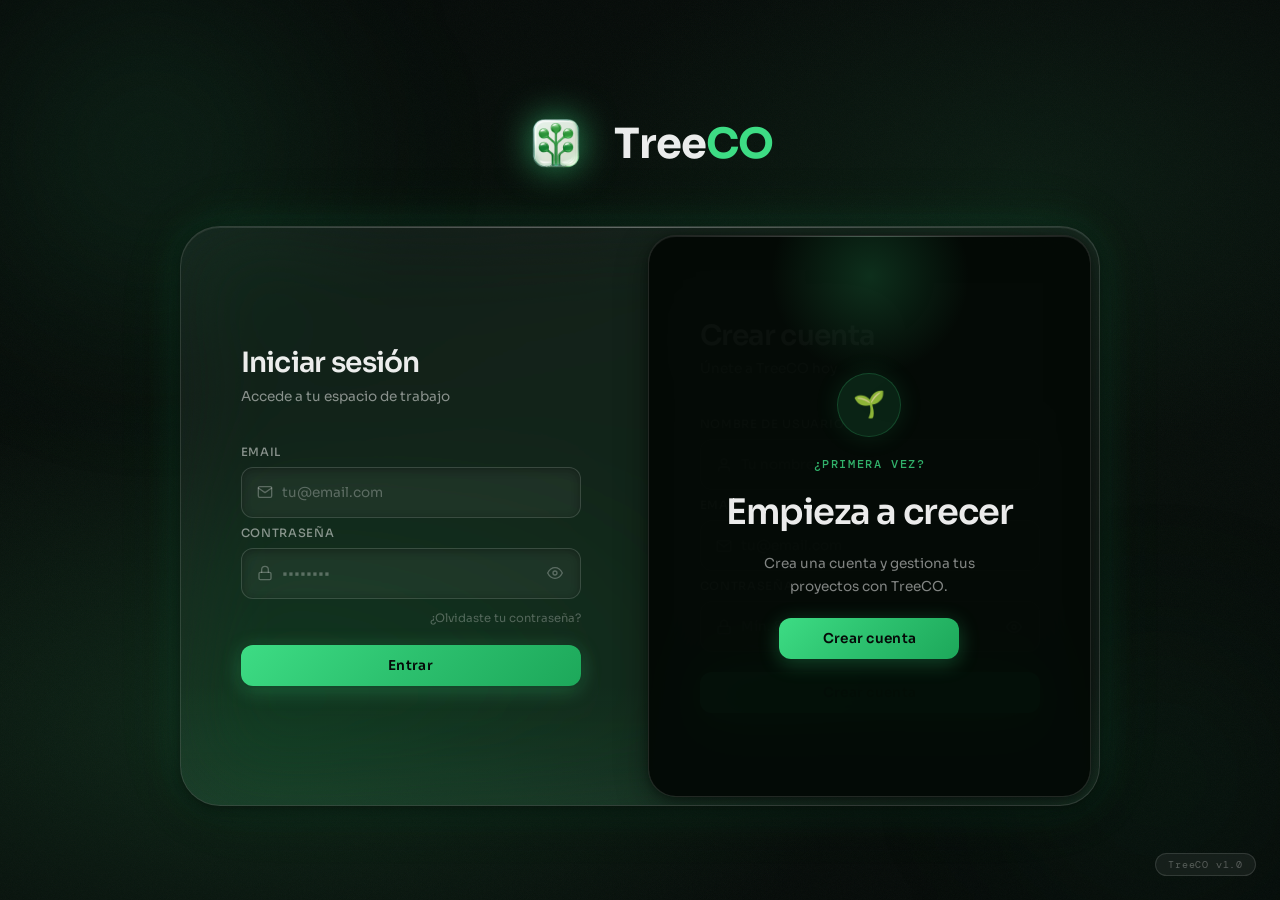
==== frontend/index.html @ b1a80fe7 "feat(auth): design login/register UI and fix CORS config" ====
<!DOCTYPE html>
<html lang="es">
<head>
  <meta charset="UTF-8" />
  <meta name="viewport" content="width=device-width, initial-scale=1.0" />
  <title>TreeCO — Autenticación</title>

  <!-- Favicon -->
  <link rel="icon" type="image/png" href="assets/img/favicon/TreeCO.png" />
  <link rel="apple-touch-icon" href="assets/img/favicon/TreeCO.png" />

  <!-- Styles -->
  <link rel="stylesheet" href="css/root.css" />
  <link rel="stylesheet" href="css/style.css" />
</head>
<body>

  <!-- ── Background Scene ─────────────────────── -->
  <div class="bg-scene" aria-hidden="true">
    <div class="bg-gradient"></div>
    <div class="bg-noise"></div>
    <div class="orb orb-1"></div>
    <div class="orb orb-2"></div>
    <div class="orb orb-3"></div>
  </div>

  <!-- ── Auth Container ───────────────────────── -->
  <main class="auth-container">

    <!-- Logo -->
    <div class="logo-wrap" role="banner">
      <img src="assets/img/favicon/TreeCO.png" alt="TreeCO logo" class="logo-img" width="40" height="40" />
      <span class="logo-name">Tree<span>CO</span></span>
    </div>

    <!-- Mobile Tabs (hidden on desktop) -->
    <div class="mobile-toggle" role="tablist" aria-label="Modo de acceso">
      <button class="mobile-tab active" data-mode="login"    role="tab" aria-selected="true">Entrar</button>
      <button class="mobile-tab"        data-mode="register" role="tab" aria-selected="false">Registrarse</button>
    </div>

    <!-- Glass Card -->
    <div class="auth-card" role="region" aria-label="Formulario de autenticación">

      <div class="panels-wrapper" id="panels-wrapper">

        <!-- ══ PANEL: LOGIN ════════════════════════ -->
        <section class="panel" id="panel-login" aria-label="Iniciar sesión">
          <div class="form-content">

            <div class="form-header">
              <h1 class="form-title">Iniciar sesión</h1>
              <p class="form-subtitle">Accede a tu espacio de trabajo</p>
            </div>

            <!-- Error Banner -->
            <div class="error-banner" id="login-error" role="alert" aria-live="polite">
              <svg width="14" height="14" viewBox="0 0 24 24" fill="none" stroke="currentColor" stroke-width="2" stroke-linecap="round" stroke-linejoin="round" aria-hidden="true">
                <circle cx="12" cy="12" r="10"></circle>
                <line x1="12" y1="8" x2="12" y2="12"></line>
                <line x1="12" y1="16" x2="12.01" y2="16"></line>
              </svg>
              <span class="banner-text"></span>
            </div>

            <form id="form-login" novalidate autocomplete="on">

              <!-- Email -->
              <div class="input-group">
                <label class="input-label" for="login-email">Email</label>
                <div class="input-wrap">
                  <span class="input-icon" aria-hidden="true">
                    <svg width="16" height="16" viewBox="0 0 24 24" fill="none" stroke="currentColor" stroke-width="2" stroke-linecap="round" stroke-linejoin="round">
                      <path d="M4 4h16c1.1 0 2 .9 2 2v12c0 1.1-.9 2-2 2H4c-1.1 0-2-.9-2-2V6c0-1.1.9-2 2-2z"></path>
                      <polyline points="22,6 12,13 2,6"></polyline>
                    </svg>
                  </span>
                  <input
                    type="email"
                    id="login-email"
                    name="email"
                    class="input-field"
                    placeholder="tu@email.com"
                    autocomplete="email"
                    aria-required="true"
                    aria-describedby="login-email-error"
                  />
                </div>
                <span class="field-error" id="login-email-error" role="alert"></span>
              </div>

              <!-- Password -->
              <div class="input-group">
                <label class="input-label" for="login-password">Contraseña</label>
                <div class="input-wrap">
                  <span class="input-icon" aria-hidden="true">
                    <svg width="16" height="16" viewBox="0 0 24 24" fill="none" stroke="currentColor" stroke-width="2" stroke-linecap="round" stroke-linejoin="round">
                      <rect x="3" y="11" width="18" height="11" rx="2" ry="2"></rect>
                      <path d="M7 11V7a5 5 0 0 1 10 0v4"></path>
                    </svg>
                  </span>
                  <input
                    type="password"
                    id="login-password"
                    name="password"
                    class="input-field"
                    placeholder="••••••••"
                    autocomplete="current-password"
                    aria-required="true"
                    aria-describedby="login-password-error"
                  />
                  <button type="button" class="btn-toggle-pass" data-target="login-password" aria-label="Mostrar/ocultar contraseña">
                    <svg width="16" height="16" viewBox="0 0 24 24" fill="none" stroke="currentColor" stroke-width="2" stroke-linecap="round" stroke-linejoin="round">
                      <path d="M1 12s4-8 11-8 11 8 11 8-4 8-11 8-11-8-11-8z"></path>
                      <circle cx="12" cy="12" r="3"></circle>
                    </svg>
                  </button>
                </div>
                <span class="field-error" id="login-password-error" role="alert"></span>
              </div>

              <a href="#" class="link-forgot">¿Olvidaste tu contraseña?</a>

              <button type="submit" class="btn-submit" id="btn-login-submit">
                <div class="btn-spinner" aria-hidden="true"></div>
                <span class="btn-label">Entrar</span>
              </button>

            </form>

          </div>
        </section>

        <!-- ══ PANEL: REGISTER ═════════════════════ -->
        <section class="panel" id="panel-register" aria-label="Crear cuenta">
          <div class="form-content">

            <div class="form-header">
              <h2 class="form-title">Crear cuenta</h2>
              <p class="form-subtitle">Únete a TreeCO hoy</p>
            </div>

            <!-- Error Banner -->
            <div class="error-banner" id="register-error" role="alert" aria-live="polite">
              <svg width="14" height="14" viewBox="0 0 24 24" fill="none" stroke="currentColor" stroke-width="2" stroke-linecap="round" stroke-linejoin="round" aria-hidden="true">
                <circle cx="12" cy="12" r="10"></circle>
                <line x1="12" y1="8" x2="12" y2="12"></line>
                <line x1="12" y1="16" x2="12.01" y2="16"></line>
              </svg>
              <span class="banner-text"></span>
            </div>

            <form id="form-register" novalidate autocomplete="on">

              <!-- Username -->
              <div class="input-group">
                <label class="input-label" for="register-username">Nombre de usuario</label>
                <div class="input-wrap">
                  <span class="input-icon" aria-hidden="true">
                    <svg width="16" height="16" viewBox="0 0 24 24" fill="none" stroke="currentColor" stroke-width="2" stroke-linecap="round" stroke-linejoin="round">
                      <path d="M20 21v-2a4 4 0 0 0-4-4H8a4 4 0 0 0-4 4v2"></path>
                      <circle cx="12" cy="7" r="4"></circle>
                    </svg>
                  </span>
                  <input
                    type="text"
                    id="register-username"
                    name="username"
                    class="input-field"
                    placeholder="Tu nombre"
                    autocomplete="username"
                    aria-required="true"
                    aria-describedby="register-username-error"
                  />
                </div>
                <span class="field-error" id="register-username-error" role="alert"></span>
              </div>

              <!-- Email -->
              <div class="input-group">
                <label class="input-label" for="register-email">Email</label>
                <div class="input-wrap">
                  <span class="input-icon" aria-hidden="true">
                    <svg width="16" height="16" viewBox="0 0 24 24" fill="none" stroke="currentColor" stroke-width="2" stroke-linecap="round" stroke-linejoin="round">
                      <path d="M4 4h16c1.1 0 2 .9 2 2v12c0 1.1-.9 2-2 2H4c-1.1 0-2-.9-2-2V6c0-1.1.9-2 2-2z"></path>
                      <polyline points="22,6 12,13 2,6"></polyline>
                    </svg>
                  </span>
                  <input
                    type="email"
                    id="register-email"
                    name="email"
                    class="input-field"
                    placeholder="tu@email.com"
                    autocomplete="email"
                    aria-required="true"
                    aria-describedby="register-email-error"
                  />
                </div>
                <span class="field-error" id="register-email-error" role="alert"></span>
              </div>

              <!-- Password -->
              <div class="input-group">
                <label class="input-label" for="register-password">Contraseña</label>
                <div class="input-wrap">
                  <span class="input-icon" aria-hidden="true">
                    <svg width="16" height="16" viewBox="0 0 24 24" fill="none" stroke="currentColor" stroke-width="2" stroke-linecap="round" stroke-linejoin="round">
                      <rect x="3" y="11" width="18" height="11" rx="2" ry="2"></rect>
                      <path d="M7 11V7a5 5 0 0 1 10 0v4"></path>
                    </svg>
                  </span>
                  <input
                    type="password"
                    id="register-password"
                    name="password"
                    class="input-field"
                    placeholder="Mín. 8 caracteres"
                    autocomplete="new-password"
                    aria-required="true"
                    aria-describedby="register-password-error"
                  />
                  <button type="button" class="btn-toggle-pass" data-target="register-password" aria-label="Mostrar/ocultar contraseña">
                    <svg width="16" height="16" viewBox="0 0 24 24" fill="none" stroke="currentColor" stroke-width="2" stroke-linecap="round" stroke-linejoin="round">
                      <path d="M1 12s4-8 11-8 11 8 11 8-4 8-11 8-11-8-11-8z"></path>
                      <circle cx="12" cy="12" r="3"></circle>
                    </svg>
                  </button>
                </div>
                <span class="field-error" id="register-password-error" role="alert"></span>
              </div>

              <button type="submit" class="btn-submit" id="btn-register-submit">
                <div class="btn-spinner" aria-hidden="true"></div>
                <span class="btn-label">Crear cuenta</span>
              </button>

            </form>

          </div>
        </section>

        <!-- ══ SLIDING GLASS OVERLAY ═══════════════ -->
        <div class="slider-overlay" id="slider-overlay" aria-hidden="true">
          <div class="overlay-inner" id="overlay-inner">
            <div class="overlay-content">
              <div class="overlay-orb-decor" id="overlay-icon" aria-hidden="true">🌱</div>
              <span class="overlay-eyebrow" id="overlay-eyebrow">¿Primera vez?</span>
              <h3 class="overlay-title" id="overlay-title">Empieza a crecer</h3>
              <p class="overlay-desc" id="overlay-desc">
                Crea una cuenta y gestiona tus proyectos con TreeCO.
              </p>
              <button class="btn-submit" id="overlay-btn" type="button" style="margin-top: 0; max-width: 180px;">
                <span class="btn-label">Crear cuenta</span>
              </button>
            </div>
          </div>
        </div>

      </div><!-- /panels-wrapper -->

    </div><!-- /auth-card -->

  </main>

  <!-- Version badge -->
  <div class="version-badge" aria-hidden="true">TreeCO v1.0</div>

  <!-- Script -->
  <script src="js/auth.js"></script>
</body>
</html>
---- frontend/css/root.css ----
/* ═══════════════════════════════════════════════
   TREECO — Design Tokens & CSS Variables
   ═══════════════════════════════════════════════ */

	 @import url('https://fonts.googleapis.com/css2?family=Sora:wght@300;400;500;600;700&family=DM+Mono:wght@300;400;500&display=swap');

	 :root {
	 
		 /* ── Paleta base ───────────────────────────── */
		 --color-bg-deep:        #050a08;
		 --color-bg-mid:         #0a110d;
		 --color-bg-surface:     #0d1610;
	 
		 --color-glass-white:    rgba(255, 255, 255, 0.06);
		 --color-glass-white-md: rgba(255, 255, 255, 0.10);
		 --color-glass-white-lg: rgba(255, 255, 255, 0.15);
		 --color-glass-border:   rgba(255, 255, 255, 0.12);
		 --color-glass-border-hover: rgba(255, 255, 255, 0.22);
	 
		 --color-green-primary:  #3ddc84;
		 --color-green-glow:     rgba(61, 220, 132, 0.18);
		 --color-green-glow-lg:  rgba(61, 220, 132, 0.08);
		 --color-green-dim:      rgba(61, 220, 132, 0.6);
		 --color-green-faint:    rgba(61, 220, 132, 0.12);
	 
		 --color-text-primary:   rgba(255, 255, 255, 0.92);
		 --color-text-secondary: rgba(255, 255, 255, 0.50);
		 --color-text-muted:     rgba(255, 255, 255, 0.28);
		 --color-text-accent:    #3ddc84;
	 
		 --color-error:          rgba(255, 80, 80, 0.85);
		 --color-error-bg:       rgba(255, 80, 80, 0.08);
	 
		 /* ── Tipografía ─────────────────────────────── */
		 --font-sans:   'Sora', sans-serif;
		 --font-mono:   'DM Mono', monospace;
	 
		 --text-xs:     0.72rem;
		 --text-sm:     0.85rem;
		 --text-base:   1rem;
		 --text-lg:     1.18rem;
		 --text-xl:     1.4rem;
		 --text-2xl:    1.75rem;
		 --text-3xl:    2.2rem;
		 --text-4xl:    2.8rem;
	 
		 --weight-light:   300;
		 --weight-regular: 400;
		 --weight-medium:  500;
		 --weight-semi:    600;
		 --weight-bold:    700;
	 
		 /* ── Espaciado ──────────────────────────────── */
		 --space-1:   0.25rem;
		 --space-2:   0.5rem;
		 --space-3:   0.75rem;
		 --space-4:   1rem;
		 --space-5:   1.25rem;
		 --space-6:   1.5rem;
		 --space-8:   2rem;
		 --space-10:  2.5rem;
		 --space-12:  3rem;
		 --space-16:  4rem;
		 --space-20:  5rem;
	 
		 /* ── Radios ─────────────────────────────────── */
		 --radius-sm:   6px;
		 --radius-md:   12px;
		 --radius-lg:   20px;
		 --radius-xl:   28px;
		 --radius-2xl:  40px;
		 --radius-full: 9999px;
	 
		 /* ── Sombras ────────────────────────────────── */
		 --shadow-glass:       0 8px 32px rgba(0, 0, 0, 0.45), 0 2px 8px rgba(0, 0, 0, 0.3);
		 --shadow-glass-hover: 0 16px 48px rgba(0, 0, 0, 0.55), 0 4px 16px rgba(0, 0, 0, 0.4);
		 --shadow-glow-green:  0 0 40px rgba(61, 220, 132, 0.15), 0 0 80px rgba(61, 220, 132, 0.06);
		 --shadow-inset:       inset 0 1px 0 rgba(255, 255, 255, 0.08);
		 --shadow-inset-dark:  inset 0 2px 8px rgba(0, 0, 0, 0.3);
		 --shadow-btn:         0 4px 20px rgba(61, 220, 132, 0.3), 0 1px 4px rgba(0, 0, 0, 0.4);
		 --shadow-btn-hover:   0 6px 28px rgba(61, 220, 132, 0.45), 0 2px 8px rgba(0, 0, 0, 0.5);
	 
		 /* ── Backdrop ───────────────────────────────── */
		 --blur-sm:  blur(8px);
		 --blur-md:  blur(16px);
		 --blur-lg:  blur(28px);
		 --blur-xl:  blur(48px);
	 
		 /* ── Transiciones ───────────────────────────── */
		 --ease-glass:    cubic-bezier(0.23, 1, 0.32, 1);
		 --ease-bounce:   cubic-bezier(0.34, 1.56, 0.64, 1);
		 --ease-smooth:   cubic-bezier(0.4, 0, 0.2, 1);
		 --duration-fast: 180ms;
		 --duration-base: 300ms;
		 --duration-slow: 500ms;
		 --duration-slide: 700ms;
	 
		 /* ── Z-index ────────────────────────────────── */
		 --z-bg:      0;
		 --z-orbs:    1;
		 --z-card:    10;
		 --z-overlay: 20;
		 --z-tooltip: 30;
	 
		 /* ── Tamaño del card principal ──────────────── */
		 --card-width:   920px;
		 --card-height:  580px;
		 --panel-width:  50%;
	 }
---- frontend/css/style.css ----
/* ═══════════════════════════════════════════════
   TREECO — Auth Page Styles
   ═══════════════════════════════════════════════ */

	 @import url('variables.css');

	 /* ── Reset & Base ───────────────────────────── */
	 *, *::before, *::after {
		 box-sizing: border-box;
		 margin: 0;
		 padding: 0;
	 }
	 
	 html {
		 font-size: 16px;
		 -webkit-font-smoothing: antialiased;
		 -moz-osx-font-smoothing: grayscale;
	 }
	 
	 body {
		 font-family: var(--font-sans);
		 background-color: var(--color-bg-deep);
		 color: var(--color-text-primary);
		 min-height: 100vh;
		 overflow: hidden;
		 display: flex;
		 align-items: center;
		 justify-content: center;
		 position: relative;
	 }
	 
	 /* ── Background Scene ───────────────────────── */
	 .bg-scene {
		 position: fixed;
		 inset: 0;
		 z-index: var(--z-bg);
		 overflow: hidden;
	 }
	 
	 .bg-gradient {
		 position: absolute;
		 inset: 0;
		 background:
			 radial-gradient(ellipse 80% 60% at 20% 80%, rgba(20, 60, 35, 0.55) 0%, transparent 60%),
			 radial-gradient(ellipse 60% 50% at 80% 20%, rgba(15, 45, 28, 0.45) 0%, transparent 60%),
			 radial-gradient(ellipse 100% 80% at 50% 50%, rgba(8, 20, 12, 0.8) 0%, transparent 70%),
			 var(--color-bg-deep);
	 }
	 
	 .bg-noise {
		 position: absolute;
		 inset: 0;
		 opacity: 0.035;
		 background-image: url("data:image/svg+xml,%3Csvg viewBox='0 0 256 256' xmlns='http://www.w3.org/2000/svg'%3E%3Cfilter id='noise'%3E%3CfeTurbulence type='fractalNoise' baseFrequency='0.9' numOctaves='4' stitchTiles='stitch'/%3E%3C/filter%3E%3Crect width='100%25' height='100%25' filter='url(%23noise)'/%3E%3C/svg%3E");
		 background-size: 180px 180px;
	 }
	 
	 /* ── Orbs ───────────────────────────────────── */
	 .orb {
		 position: absolute;
		 border-radius: var(--radius-full);
		 filter: blur(80px);
		 z-index: var(--z-orbs);
		 animation: orbDrift linear infinite;
		 will-change: transform;
	 }
	 
	 .orb-1 {
		 width: 500px; height: 500px;
		 background: radial-gradient(circle, rgba(61, 220, 132, 0.12) 0%, transparent 70%);
		 top: -100px; left: -100px;
		 animation-duration: 28s;
		 animation-delay: 0s;
	 }
	 
	 .orb-2 {
		 width: 400px; height: 400px;
		 background: radial-gradient(circle, rgba(30, 160, 90, 0.10) 0%, transparent 70%);
		 bottom: -80px; right: -80px;
		 animation-duration: 35s;
		 animation-delay: -10s;
		 animation-direction: reverse;
	 }
	 
	 .orb-3 {
		 width: 280px; height: 280px;
		 background: radial-gradient(circle, rgba(61, 220, 132, 0.07) 0%, transparent 70%);
		 top: 40%; left: 55%;
		 animation-duration: 22s;
		 animation-delay: -5s;
	 }
	 
	 @keyframes orbDrift {
		 0%   { transform: translate(0, 0) scale(1); }
		 25%  { transform: translate(40px, -30px) scale(1.05); }
		 50%  { transform: translate(-20px, 40px) scale(0.96); }
		 75%  { transform: translate(-40px, -20px) scale(1.03); }
		 100% { transform: translate(0, 0) scale(1); }
	 }
	 
	 /* ── Auth Container ─────────────────────────── */
	 .auth-container {
		 position: relative;
		 z-index: var(--z-card);
		 display: flex;
		 flex-direction: column;
		 align-items: center;
		 gap: var(--space-8);
		 padding: var(--space-6);
		 animation: fadeInUp var(--duration-slow) var(--ease-glass) both;
	 }
	 
	 @keyframes fadeInUp {
		 from {
			 opacity: 0;
			 transform: translateY(24px);
		 }
		 to {
			 opacity: 1;
			 transform: translateY(0);
		 }
	 }
	 
	 /* ── Logo ───────────────────────────────────── */
	 .logo-wrap {
		 display: flex;
		 align-items: center;
		 gap: var(--space-2);
		 animation: fadeInUp var(--duration-slow) var(--ease-glass) 100ms both;
	 }
	 
	 .logo-img {
		 width: 100px;
		 height: 100px;
		 object-fit: contain;
		 filter: drop-shadow(0 0 18px rgba(61, 220, 132, 0.65));
	 }
	 
	 .logo-name {
		 font-size: 2.6rem;
		 font-weight: var(--weight-bold);
		 letter-spacing: -0.02em;
		 color: var(--color-text-primary);
		 font-family: var(--font-sans);
	 }
	 
	 .logo-name span {
		 color: var(--color-text-accent);
	 }
	 
	 /* ── Glass Card ─────────────────────────────── */
	 .auth-card {
		 position: relative;
		 width: var(--card-width);
		 height: var(--card-height);
		 max-width: calc(100vw - var(--space-8));
		 border-radius: var(--radius-2xl);
		 background: var(--color-glass-white);
		 backdrop-filter: var(--blur-xl) saturate(180%);
		 -webkit-backdrop-filter: var(--blur-xl) saturate(180%);
		 border: 1px solid var(--color-glass-border);
		 box-shadow: var(--shadow-glass), var(--shadow-glow-green), var(--shadow-inset);
		 overflow: hidden;
		 animation: fadeInUp var(--duration-slow) var(--ease-glass) 200ms both;
	 }
	 
	 .auth-card::before {
		 content: '';
		 position: absolute;
		 top: 0; left: 0; right: 0;
		 height: 1px;
		 background: linear-gradient(90deg,
			 transparent 0%,
			 rgba(255,255,255,0.18) 30%,
			 rgba(255,255,255,0.28) 50%,
			 rgba(255,255,255,0.18) 70%,
			 transparent 100%
		 );
		 z-index: 2;
	 }
	 
	 .auth-card::after {
		 content: '';
		 position: absolute;
		 bottom: 0; left: 0; right: 0;
		 height: 120px;
		 background: linear-gradient(to top, var(--color-green-glow-lg), transparent);
		 pointer-events: none;
		 z-index: 0;
	 }
	 
	 /* ── Panels Wrapper ─────────────────────────── */
	 .panels-wrapper {
		 position: relative;
		 width: 100%;
		 height: 100%;
		 display: flex;
		 overflow: hidden;
	 }
	 
	 /* ── Sliding Overlay ────────────────────────── */
	 .slider-overlay {
		 position: absolute;
		 top: 8px;
		 width: calc(var(--panel-width) - 16px);
		 height: calc(100% - 16px);
		 background: rgba(4, 10, 6, 0.97);
		 backdrop-filter: var(--blur-lg) saturate(160%);
		 -webkit-backdrop-filter: var(--blur-lg) saturate(160%);
		 border: 1px solid var(--color-glass-border);
		 z-index: var(--z-overlay);
		 transition: left var(--duration-slide) var(--ease-glass);
		 border-radius: var(--radius-xl);
		 box-shadow:
			 var(--shadow-glass),
			 var(--shadow-inset),
			 inset 0 0 1px rgba(255,255,255,0.06);
		 display: flex;
		 flex-direction: column;
		 align-items: center;
		 justify-content: center;
		 padding: var(--space-10) var(--space-8);
		 gap: var(--space-5);
		 overflow: hidden;
	 }
	 
	 /* Glass highlight on overlay */
	 .slider-overlay::before {
		 content: '';
		 position: absolute;
		 top: 0; left: 0; right: 0;
		 height: 1px;
		 background: linear-gradient(90deg,
			 transparent, rgba(255,255,255,0.22), transparent
		 );
	 }
	 
	 .slider-overlay::after {
		 content: '';
		 position: absolute;
		 top: -60px; left: 50%;
		 transform: translateX(-50%);
		 width: 200px;
		 height: 200px;
		 background: radial-gradient(circle, var(--color-green-glow) 0%, transparent 70%);
		 pointer-events: none;
	 }
	 
	 .panels-wrapper.state-login .slider-overlay {
		 left: calc(var(--panel-width) + 8px);
	 }
	 
	 .panels-wrapper.state-register .slider-overlay {
		 left: 8px;
	 }
	 
	 /* ── Panel Sections ─────────────────────────── */
	 .panel {
		 flex: 0 0 var(--panel-width);
		 height: 100%;
		 display: flex;
		 flex-direction: column;
		 align-items: center;
		 justify-content: center;
		 padding: var(--space-10) var(--space-8);
		 position: relative;
		 z-index: var(--z-card);
	 }
	 
	 /* ── Overlay Content (Decorative Side) ──────── */
	 .overlay-content {
		 text-align: center;
		 display: flex;
		 flex-direction: column;
		 align-items: center;
		 gap: var(--space-5);
		 position: relative;
		 z-index: 2;
	 }
	 
	 .overlay-eyebrow {
		 font-family: var(--font-mono);
		 font-size: var(--text-xs);
		 font-weight: var(--weight-medium);
		 letter-spacing: 0.14em;
		 text-transform: uppercase;
		 color: var(--color-text-accent);
		 opacity: 0.8;
	 }
	 
	 .overlay-title {
		 font-size: var(--text-3xl);
		 font-weight: var(--weight-semi);
		 line-height: 1.18;
		 letter-spacing: -0.03em;
		 color: var(--color-text-primary);
	 }
	 
	 .overlay-desc {
		 font-size: var(--text-sm);
		 color: var(--color-text-secondary);
		 line-height: 1.65;
		 max-width: 240px;
	 }
	 
	 .overlay-orb-decor {
		 width: 64px; height: 64px;
		 border-radius: var(--radius-full);
		 background: var(--color-green-faint);
		 border: 1px solid rgba(61, 220, 132, 0.2);
		 display: flex; align-items: center; justify-content: center;
		 font-size: 26px;
		 box-shadow: 0 0 24px rgba(61, 220, 132, 0.12);
	 }
	 
	 /* ── Overlay Inner ──────────────────────────── */
	 .overlay-inner {
		 width: 100%;
		 height: 100%;
		 display: flex;
		 align-items: center;
		 justify-content: center;
		 transition: opacity var(--duration-base) var(--ease-smooth);
	 }
	 
	 .overlay-inner.fading {
		 opacity: 0;
		 pointer-events: none;
	 }
	 
	 /* ── Form Content ───────────────────────────── */
	 .form-content {
		 width: 100%;
		 max-width: 340px;
		 display: flex;
		 flex-direction: column;
		 gap: var(--space-5);
	 }
	 
	 .form-header {
		 display: flex;
		 flex-direction: column;
		 gap: var(--space-2);
		 margin-bottom: var(--space-3);
	 }
	 
	 .form-title {
		 font-size: var(--text-2xl);
		 font-weight: var(--weight-semi);
		 letter-spacing: -0.025em;
		 color: var(--color-text-primary);
		 line-height: 1.2;
	 }
	 
	 .form-subtitle {
		 font-size: var(--text-sm);
		 color: var(--color-text-secondary);
		 font-weight: var(--weight-regular);
	 }
	 
	 /* ── Input Group ────────────────────────────── */
	 .input-group {
		 display: flex;
		 flex-direction: column;
		 gap: var(--space-2);
		 padding-top: var(--space-2);
	 }
	 
	 .input-label {
		 font-size: var(--text-xs);
		 font-weight: var(--weight-medium);
		 letter-spacing: 0.06em;
		 text-transform: uppercase;
		 color: var(--color-text-secondary);
	 }
	 
	 .input-wrap {
		 position: relative;
		 display: flex;
		 align-items: center;
	 }
	 
	 .input-icon {
		 position: absolute;
		 left: var(--space-4);
		 color: var(--color-text-muted);
		 display: flex;
		 align-items: center;
		 pointer-events: none;
		 transition: color var(--duration-base);
	 }
	 
	 .input-field {
		 width: 100%;
		 padding: var(--space-4) var(--space-4) var(--space-4) calc(var(--space-4) + 24px);
		 font-family: var(--font-sans);
		 font-size: var(--text-sm);
		 color: var(--color-text-primary);
		 background: rgba(255, 255, 255, 0.05);
		 border: 1px solid var(--color-glass-border);
		 border-radius: var(--radius-md);
		 outline: none;
		 transition:
			 border-color var(--duration-base) var(--ease-smooth),
			 background var(--duration-base) var(--ease-smooth),
			 box-shadow var(--duration-base) var(--ease-smooth);
		 box-shadow: var(--shadow-inset-dark);
		 caret-color: var(--color-text-accent);
	 }
	 
	 .input-field::placeholder {
		 color: var(--color-text-muted);
	 }
	 
	 .input-field:focus {
		 border-color: rgba(61, 220, 132, 0.35);
		 background: rgba(61, 220, 132, 0.04);
		 box-shadow:
			 var(--shadow-inset-dark),
			 0 0 0 3px rgba(61, 220, 132, 0.08),
			 0 0 16px rgba(61, 220, 132, 0.06);
	 }
	 
	 .input-field:focus + .input-icon,
	 .input-wrap:focus-within .input-icon {
		 color: var(--color-green-dim);
	 }
	 
	 .input-field.error {
		 border-color: rgba(255, 80, 80, 0.4);
		 background: var(--color-error-bg);
	 }
	 
	 /* ── Password Toggle ────────────────────────── */
	 .btn-toggle-pass {
		 position: absolute;
		 right: var(--space-4);
		 top: 50%;
		 transform: translateY(-50%);
		 background: none;
		 border: none;
		 cursor: pointer;
		 color: var(--color-text-muted);
		 display: flex;
		 align-items: center;
		 padding: 2px;
		 transition: color var(--duration-base);
	 }
	 
	 .btn-toggle-pass:hover {
		 color: var(--color-text-secondary);
	 }
	 
	 /* ── Error Message ──────────────────────────── */
	 .field-error {
		 font-size: var(--text-xs);
		 color: var(--color-error);
		 display: none;
		 align-items: center;
		 gap: var(--space-1);
		 margin-top: -var(--space-1);
	 }
	 
	 .field-error.visible {
		 display: flex;
	 }
	 
	 /* ── Global Error ───────────────────────────── */
	 .error-banner {
		 background: var(--color-error-bg);
		 border: 1px solid rgba(255, 80, 80, 0.2);
		 border-radius: var(--radius-md);
		 padding: var(--space-3) var(--space-4);
		 font-size: var(--text-sm);
		 color: var(--color-error);
		 display: none;
		 align-items: center;
		 gap: var(--space-2);
		 animation: shakeX 0.4s var(--ease-smooth);
	 }
	 
	 .error-banner.visible {
		 display: flex;
	 }
	 
	 @keyframes shakeX {
		 0%, 100% { transform: translateX(0); }
		 20%       { transform: translateX(-6px); }
		 40%       { transform: translateX(6px); }
		 60%       { transform: translateX(-4px); }
		 80%       { transform: translateX(4px); }
	 }
	 
	 /* ── Submit Button ──────────────────────────── */
	 .btn-submit {
		 width: 100%;
		 padding: var(--space-3) var(--space-6);
		 font-family: var(--font-sans);
		 font-size: var(--text-sm);
		 font-weight: var(--weight-semi);
		 letter-spacing: 0.02em;
		 color: var(--color-bg-deep);
		 background: linear-gradient(135deg,
			 #3ddc84 0%,
			 #2cc06e 50%,
			 #1da85a 100%
		 );
		 border: none;
		 border-radius: var(--radius-md);
		 cursor: pointer;
		 position: relative;
		 overflow: hidden;
		 transition:
			 transform var(--duration-fast) var(--ease-bounce),
			 box-shadow var(--duration-base) var(--ease-smooth),
			 filter var(--duration-base);
		 box-shadow: var(--shadow-btn);
		 display: flex;
		 align-items: center;
		 justify-content: center;
		 gap: var(--space-2);
		 margin-top: var(--space-5);
	 }
	 
	 .btn-submit::before {
		 content: '';
		 position: absolute;
		 top: 0; left: -100%;
		 width: 100%; height: 100%;
		 background: linear-gradient(90deg,
			 transparent 0%,
			 rgba(255,255,255,0.2) 50%,
			 transparent 100%
		 );
		 transition: left 0.5s var(--ease-smooth);
	 }
	 
	 .btn-submit:hover::before {
		 left: 100%;
	 }
	 
	 .btn-submit:hover {
		 transform: translateY(-2px);
		 box-shadow: var(--shadow-btn-hover);
		 filter: brightness(1.08);
	 }
	 
	 .btn-submit:active {
		 transform: translateY(0);
		 box-shadow: var(--shadow-btn);
	 }
	 
	 .btn-submit:disabled {
		 opacity: 0.5;
		 cursor: not-allowed;
		 transform: none;
	 }
	 
	 /* Loading spinner inside btn */
	 .btn-spinner {
		 width: 16px; height: 16px;
		 border: 2px solid rgba(5, 10, 8, 0.3);
		 border-top-color: var(--color-bg-deep);
		 border-radius: 50%;
		 animation: spin 0.7s linear infinite;
		 display: none;
	 }
	 
	 .btn-submit.loading .btn-spinner { display: block; }
	 .btn-submit.loading .btn-label   { opacity: 0; position: absolute; }
	 
	 @keyframes spin {
		 to { transform: rotate(360deg); }
	 }
	 
	 /* ── Forgot Password ────────────────────────── */
	 .link-forgot {
		 font-size: var(--text-xs);
		 color: var(--color-text-muted);
		 text-decoration: none;
		 text-align: right;
		 display: block;
		 margin-top: var(--space-3);
		 transition: color var(--duration-base);
	 }
	 
	 .link-forgot:hover {
		 color: var(--color-text-accent);
	 }
	 
	 /* ── Divider ────────────────────────────────── */
	 .divider {
		 display: flex;
		 align-items: center;
		 gap: var(--space-3);
		 color: var(--color-text-muted);
		 font-size: var(--text-xs);
		 font-family: var(--font-mono);
	 }
	 
	 .divider::before,
	 .divider::after {
		 content: '';
		 flex: 1;
		 height: 1px;
		 background: rgba(255,255,255,0.08);
	 }
	 
	 /* ── Footer hint ────────────────────────────── */
	 .form-footer-hint {
		 font-size: var(--text-xs);
		 color: var(--color-text-muted);
		 text-align: center;
	 }
	 
	 /* ── Panel visibility ────────────────────────── */
	 #panel-login  { order: 1; }
	 #panel-register { order: 2; }
	 
	 /* ── Version Badge ──────────────────────────── */
	 .version-badge {
		 position: fixed;
		 bottom: var(--space-6);
		 right: var(--space-6);
		 font-family: var(--font-mono);
		 font-size: 10px;
		 letter-spacing: 0.08em;
		 color: var(--color-text-muted);
		 background: var(--color-glass-white);
		 border: 1px solid var(--color-glass-border);
		 backdrop-filter: var(--blur-sm);
		 padding: var(--space-1) var(--space-3);
		 border-radius: var(--radius-full);
		 z-index: var(--z-card);
		 animation: fadeInUp var(--duration-slow) var(--ease-glass) 600ms both;
	 }
	 
	 /* ── Responsive ─────────────────────────────── */
	 @media (max-width: 900px) {
		 :root {
			 --card-width: 96vw;
			 --card-height: auto;
		 }
	 
		 .auth-card {
			 height: auto;
			 min-height: 480px;
		 }
	 
		 .panels-wrapper {
			 flex-direction: column;
			 height: auto;
		 }
	 
		 .slider-overlay {
			 display: none;
		 }
	 
		 :root { --panel-width: 100%; }
	 
		 .panel {
			 flex: 0 0 100%;
			 padding: var(--space-8) var(--space-6);
		 }
	 
		 #panel-login,
		 #panel-register {
			 display: none;
		 }
	 
		 #panel-login.mobile-active,
		 #panel-register.mobile-active {
			 display: flex;
		 }
	 
		 body .mobile-toggle {
			 display: flex;
		 }
	 }
	 
	 /* ── Mobile switch tabs ─────────────────────── */
	 .mobile-toggle {
		 display: none;
		 gap: 0;
		 background: var(--color-glass-white);
		 border: 1px solid var(--color-glass-border);
		 border-radius: var(--radius-full);
		 padding: 3px;
		 backdrop-filter: var(--blur-sm);
		 animation: fadeInUp var(--duration-slow) var(--ease-glass) 300ms both;
	 }
	 
	 .mobile-tab {
		 font-family: var(--font-sans);
		 font-size: var(--text-sm);
		 font-weight: var(--weight-medium);
		 padding: var(--space-2) var(--space-5);
		 border: none;
		 border-radius: var(--radius-full);
		 cursor: pointer;
		 background: none;
		 color: var(--color-text-secondary);
		 transition: all var(--duration-base) var(--ease-smooth);
	 }
	 
	 .mobile-tab.active {
		 background: var(--color-glass-white-md);
		 color: var(--color-text-primary);
		 box-shadow: var(--shadow-glass);
	 }
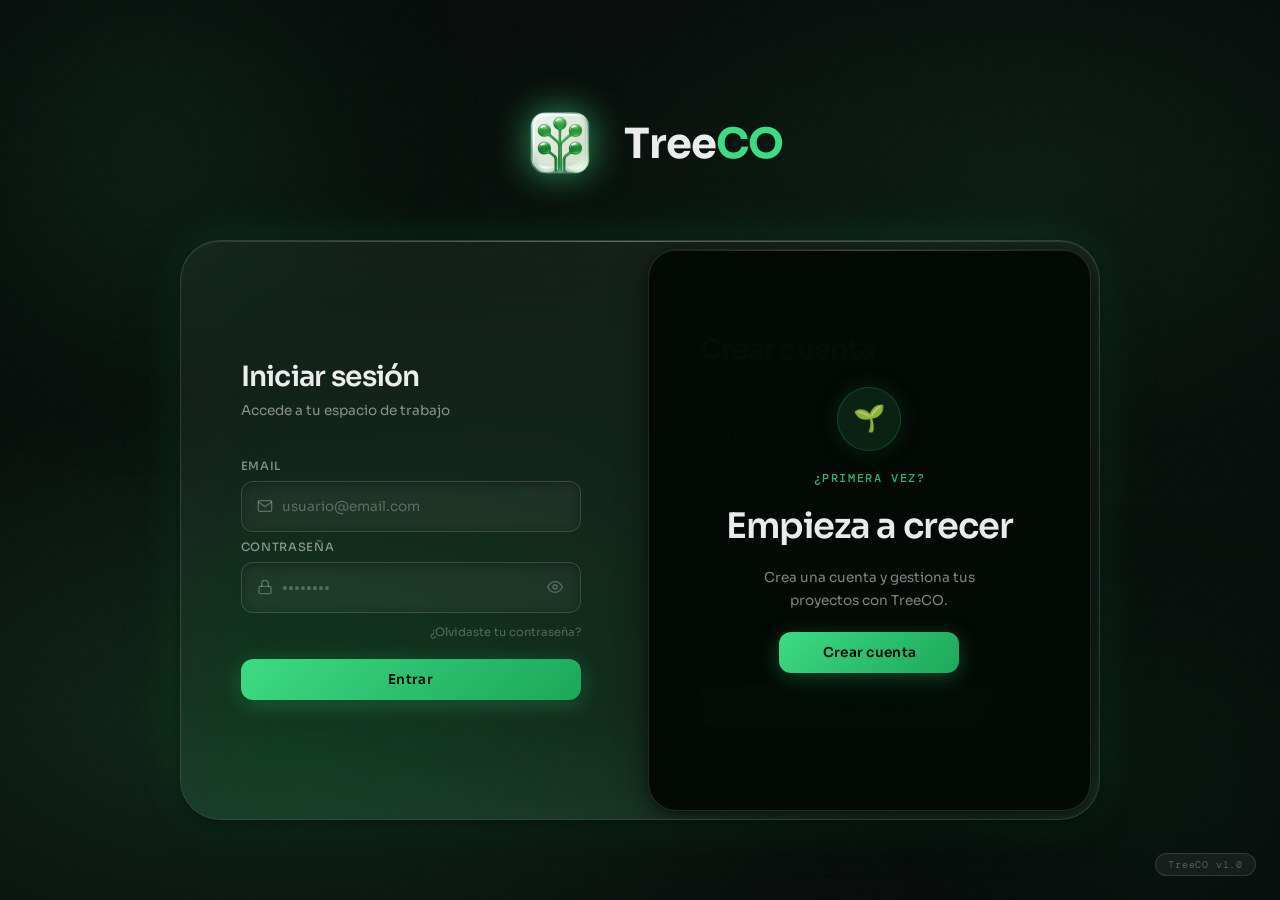
==== commit e4ae47ab: "Update favicon to SVG format, improve accessibility text, and refine UI elements in index.html; clea" ====
--- a/frontend/index.html
+++ b/frontend/index.html
@@ -6,8 +6,8 @@
   <title>TreeCO — Autenticación</title>
 
   <!-- Favicon -->
-  <link rel="icon" type="image/png" href="assets/img/favicon/TreeCO.png" />
-  <link rel="apple-touch-icon" href="assets/img/favicon/TreeCO.png" />
+  <link rel="icon" type="image/png" href="assets/img/favicon/TreeCO.svg" />
+  <link rel="apple-touch-icon" href="assets/img/favicon/TreeCO.svg" />
 
   <!-- Styles -->
   <link rel="stylesheet" href="css/root.css" />
@@ -29,13 +29,13 @@
 
     <!-- Logo -->
     <div class="logo-wrap" role="banner">
-      <img src="assets/img/favicon/TreeCO.png" alt="TreeCO logo" class="logo-img" width="40" height="40" />
+      <img src="assets/img/favicon/TreeCO.png" alt="TreeCO logo" class="logo-img" width="40" height="40" draggable="false"/>
       <span class="logo-name">Tree<span>CO</span></span>
     </div>
 
     <!-- Mobile Tabs (hidden on desktop) -->
     <div class="mobile-toggle" role="tablist" aria-label="Modo de acceso">
-      <button class="mobile-tab active" data-mode="login"    role="tab" aria-selected="true">Entrar</button>
+      <button class="mobile-tab active" data-mode="login"    role="tab" aria-selected="true">Iniciar Sesión</button>
       <button class="mobile-tab"        data-mode="register" role="tab" aria-selected="false">Registrarse</button>
     </div>
 
@@ -80,7 +80,7 @@
                     id="login-email"
                     name="email"
                     class="input-field"
-                    placeholder="tu@email.com"
+                    placeholder="usuario@email.com"
                     autocomplete="email"
                     aria-required="true"
                     aria-describedby="login-email-error"
@@ -191,7 +191,7 @@
                     id="register-email"
                     name="email"
                     class="input-field"
-                    placeholder="tu@email.com"
+                    placeholder="usuario@email.com"
                     autocomplete="email"
                     aria-required="true"
                     aria-describedby="register-email-error"
--- a/frontend/css/style.css
+++ b/frontend/css/style.css
@@ -125,13 +125,12 @@
 	 .logo-wrap {
 		 display: flex;
 		 align-items: center;
-		 gap: var(--space-2);
 		 animation: fadeInUp var(--duration-slow) var(--ease-glass) 100ms both;
 	 }
 	 
 	 .logo-img {
-		 width: 100px;
-		 height: 100px;
+		 width: 128px;
+		 height: 128px;
 		 object-fit: contain;
 		 filter: drop-shadow(0 0 18px rgba(61, 220, 132, 0.65));
 	 }
@@ -204,7 +203,7 @@
 		 top: 8px;
 		 width: calc(var(--panel-width) - 16px);
 		 height: calc(100% - 16px);
-		 background: rgba(4, 10, 6, 0.97);
+		 background: rgba(4, 10, 6, 0.99);
 		 backdrop-filter: var(--blur-lg) saturate(160%);
 		 -webkit-backdrop-filter: var(--blur-lg) saturate(160%);
 		 border: 1px solid var(--color-glass-border);
@@ -233,17 +232,6 @@
 		 background: linear-gradient(90deg,
 			 transparent, rgba(255,255,255,0.22), transparent
 		 );
-	 }
-	 
-	 .slider-overlay::after {
-		 content: '';
-		 position: absolute;
-		 top: -60px; left: 50%;
-		 transform: translateX(-50%);
-		 width: 200px;
-		 height: 200px;
-		 background: radial-gradient(circle, var(--color-green-glow) 0%, transparent 70%);
-		 pointer-events: none;
 	 }
 	 
 	 .panels-wrapper.state-login .slider-overlay {
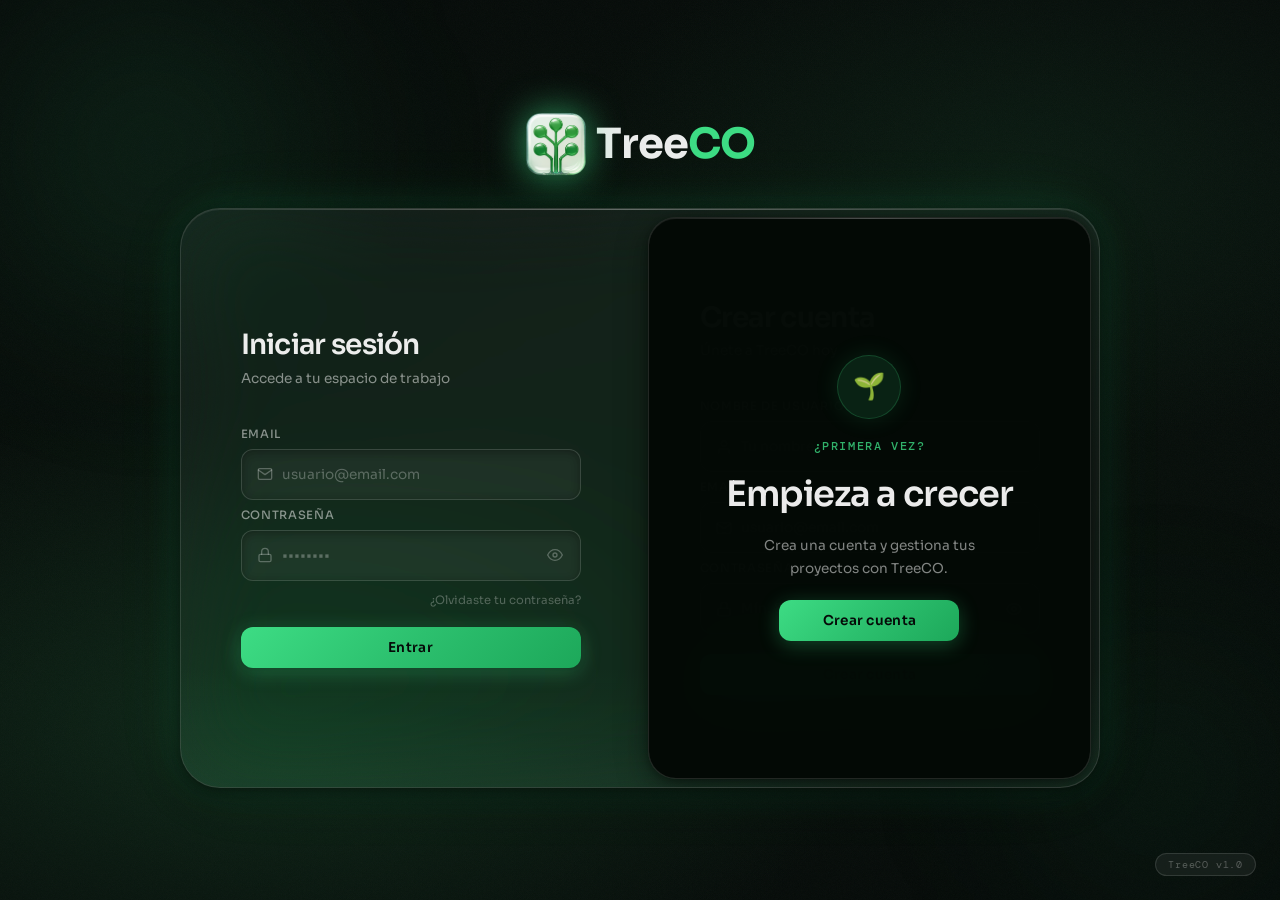
==== commit f0ef1f31: "Update source of logo to TreeCO.svg and the size of it" ====
--- a/frontend/index.html
+++ b/frontend/index.html
@@ -29,7 +29,7 @@
 
     <!-- Logo -->
     <div class="logo-wrap" role="banner">
-      <img src="assets/img/favicon/TreeCO.png" alt="TreeCO logo" class="logo-img" width="40" height="40" draggable="false"/>
+      <img src="assets/img/favicon/TreeCO.svg" alt="TreeCO logo" class="logo-img" width="40" height="40" draggable="false"/>
       <span class="logo-name">Tree<span>CO</span></span>
     </div>
 
--- a/frontend/css/style.css
+++ b/frontend/css/style.css
@@ -125,12 +125,13 @@
 	 .logo-wrap {
 		 display: flex;
 		 align-items: center;
+		 gap: var(--space-2);
 		 animation: fadeInUp var(--duration-slow) var(--ease-glass) 100ms both;
 	 }
 	 
 	 .logo-img {
-		 width: 128px;
-		 height: 128px;
+		 width: 64px;
+		 height: 64px;
 		 object-fit: contain;
 		 filter: drop-shadow(0 0 18px rgba(61, 220, 132, 0.65));
 	 }
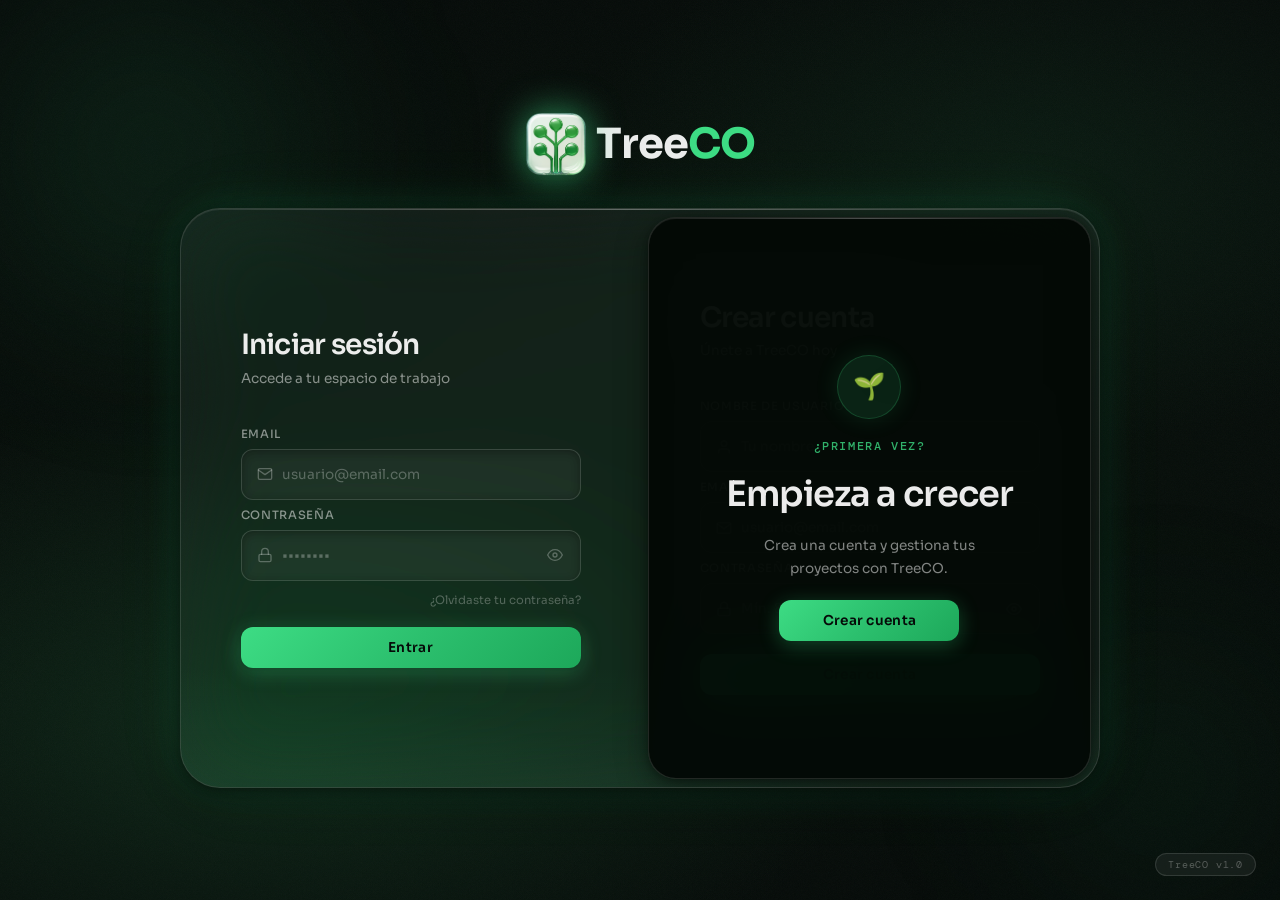
==== commit 608d7190: "Merge branch 'feature/view' of https://github.com/personalusevictor/TaskFlow into feature/view" ====
--- a/frontend/index.html
+++ b/frontend/index.html
@@ -268,5 +268,207 @@
 
   <!-- Script -->
   <script src="js/auth.js"></script>
+
+  <!-- ── MODAL: Verificación de email (registro) ── -->
+  <div class="modal-backdrop" id="modal-verify-backdrop" role="dialog" aria-modal="true" aria-labelledby="modal-verify-title">
+    <div class="modal">
+
+      <button class="modal-close" id="modal-verify-close" aria-label="Cerrar">
+        <svg width="12" height="12" viewBox="0 0 24 24" fill="none" stroke="currentColor" stroke-width="2.5" stroke-linecap="round" stroke-linejoin="round">
+          <line x1="18" y1="6" x2="6" y2="18"></line><line x1="6" y1="6" x2="18" y2="18"></line>
+        </svg>
+      </button>
+
+      <div class="modal-steps" aria-hidden="true">
+        <div class="modal-step-dot active" id="vdot-1"></div>
+        <div class="modal-step-dot" id="vdot-2"></div>
+      </div>
+
+      <!-- Step 1: código -->
+      <div class="modal-step-panel active" id="vstep-1">
+        <div class="modal-header">
+          <div class="modal-icon" aria-hidden="true">📬</div>
+          <h2 class="modal-title" id="modal-verify-title">Verifica tu email</h2>
+          <p class="modal-subtitle">Hemos enviado un código de 6 dígitos a<br><strong id="verify-email-display"></strong></p>
+        </div>
+
+        <div class="modal-error" id="verify-error" role="alert" aria-live="polite">
+          <svg width="14" height="14" viewBox="0 0 24 24" fill="none" stroke="currentColor" stroke-width="2" stroke-linecap="round" stroke-linejoin="round" aria-hidden="true"><circle cx="12" cy="12" r="10"></circle><line x1="12" y1="8" x2="12" y2="12"></line><line x1="12" y1="16" x2="12.01" y2="16"></line></svg>
+          <span class="banner-text"></span>
+        </div>
+
+        <div class="code-input-group">
+          <div class="code-inputs" id="verify-code-inputs" role="group" aria-label="Código de verificación">
+            <input class="code-digit" type="text" inputmode="numeric" maxlength="1" aria-label="Dígito 1" />
+            <input class="code-digit" type="text" inputmode="numeric" maxlength="1" aria-label="Dígito 2" />
+            <input class="code-digit" type="text" inputmode="numeric" maxlength="1" aria-label="Dígito 3" />
+            <input class="code-digit" type="text" inputmode="numeric" maxlength="1" aria-label="Dígito 4" />
+            <input class="code-digit" type="text" inputmode="numeric" maxlength="1" aria-label="Dígito 5" />
+            <input class="code-digit" type="text" inputmode="numeric" maxlength="1" aria-label="Dígito 6" />
+          </div>
+          <div class="resend-row">
+            <span>¿No lo recibiste?</span>
+            <button class="btn-resend" id="btn-verify-resend" type="button" disabled>Reenviar</button>
+            <span class="resend-timer" id="verify-resend-timer">en 30s</span>
+          </div>
+        </div>
+
+        <button class="btn-submit" id="btn-verify-confirm" type="button" style="margin-top:0;">
+          <div class="btn-spinner" aria-hidden="true"></div>
+          <span class="btn-label">Confirmar código</span>
+        </button>
+      </div>
+
+      <!-- Step 2: éxito -->
+      <div class="modal-step-panel" id="vstep-2">
+        <div class="modal-success">
+          <div class="success-ring" id="verify-success-ring">
+            <svg viewBox="0 0 60 60"><circle class="track" cx="30" cy="30" r="27"/><circle class="fill" cx="30" cy="30" r="27"/></svg>
+            <div class="success-check">🌿</div>
+          </div>
+          <p class="success-title">¡Cuenta creada!</p>
+          <p class="success-desc">Tu email ha sido verificado.<br>Ya puedes iniciar sesión.</p>
+        </div>
+      </div>
+
+    </div>
+  </div>
+
+  <!-- ── MODAL: Recuperación de contraseña ── -->
+  <div class="modal-backdrop" id="modal-reset-backdrop" role="dialog" aria-modal="true" aria-labelledby="modal-reset-title">
+    <div class="modal">
+
+      <button class="modal-close" id="modal-reset-close" aria-label="Cerrar">
+        <svg width="12" height="12" viewBox="0 0 24 24" fill="none" stroke="currentColor" stroke-width="2.5" stroke-linecap="round" stroke-linejoin="round">
+          <line x1="18" y1="6" x2="6" y2="18"></line><line x1="6" y1="6" x2="18" y2="18"></line>
+        </svg>
+      </button>
+
+      <div class="modal-steps" aria-hidden="true">
+        <div class="modal-step-dot active" id="rdot-1"></div>
+        <div class="modal-step-dot" id="rdot-2"></div>
+        <div class="modal-step-dot" id="rdot-3"></div>
+      </div>
+
+      <!-- Step 1: email -->
+      <div class="modal-step-panel active" id="rstep-1">
+        <div class="modal-header">
+          <div class="modal-icon" aria-hidden="true">🔑</div>
+          <h2 class="modal-title" id="modal-reset-title">Recuperar contraseña</h2>
+          <p class="modal-subtitle">Introduce tu email y te enviaremos un código para restablecer tu contraseña.</p>
+        </div>
+
+        <div class="modal-error" id="reset-error-1" role="alert" aria-live="polite">
+          <svg width="14" height="14" viewBox="0 0 24 24" fill="none" stroke="currentColor" stroke-width="2" stroke-linecap="round" stroke-linejoin="round" aria-hidden="true"><circle cx="12" cy="12" r="10"></circle><line x1="12" y1="8" x2="12" y2="12"></line><line x1="12" y1="16" x2="12.01" y2="16"></line></svg>
+          <span class="banner-text"></span>
+        </div>
+
+        <div class="input-group" style="padding-top:0;">
+          <label class="input-label" for="reset-email">Email</label>
+          <div class="input-wrap">
+            <span class="input-icon" aria-hidden="true">
+              <svg width="16" height="16" viewBox="0 0 24 24" fill="none" stroke="currentColor" stroke-width="2" stroke-linecap="round" stroke-linejoin="round"><path d="M4 4h16c1.1 0 2 .9 2 2v12c0 1.1-.9 2-2 2H4c-1.1 0-2-.9-2-2V6c0-1.1.9-2 2-2z"></path><polyline points="22,6 12,13 2,6"></polyline></svg>
+            </span>
+            <input type="email" id="reset-email" class="input-field" placeholder="usuario@email.com" autocomplete="email" />
+          </div>
+        </div>
+
+        <button class="btn-submit" id="btn-reset-send" type="button" style="margin-top:0;">
+          <div class="btn-spinner" aria-hidden="true"></div>
+          <span class="btn-label">Enviar código</span>
+        </button>
+      </div>
+
+      <!-- Step 2: código -->
+      <div class="modal-step-panel" id="rstep-2">
+        <div class="modal-header">
+          <div class="modal-icon" aria-hidden="true">📩</div>
+          <h2 class="modal-title">Introduce el código</h2>
+          <p class="modal-subtitle">Hemos enviado un código de 6 dígitos a<br><strong id="reset-email-display"></strong></p>
+        </div>
+
+        <div class="modal-error" id="reset-error-2" role="alert" aria-live="polite">
+          <svg width="14" height="14" viewBox="0 0 24 24" fill="none" stroke="currentColor" stroke-width="2" stroke-linecap="round" stroke-linejoin="round" aria-hidden="true"><circle cx="12" cy="12" r="10"></circle><line x1="12" y1="8" x2="12" y2="12"></line><line x1="12" y1="16" x2="12.01" y2="16"></line></svg>
+          <span class="banner-text"></span>
+        </div>
+
+        <div class="code-input-group">
+          <div class="code-inputs" id="reset-code-inputs" role="group" aria-label="Código de verificación">
+            <input class="code-digit" type="text" inputmode="numeric" maxlength="1" aria-label="Dígito 1" />
+            <input class="code-digit" type="text" inputmode="numeric" maxlength="1" aria-label="Dígito 2" />
+            <input class="code-digit" type="text" inputmode="numeric" maxlength="1" aria-label="Dígito 3" />
+            <input class="code-digit" type="text" inputmode="numeric" maxlength="1" aria-label="Dígito 4" />
+            <input class="code-digit" type="text" inputmode="numeric" maxlength="1" aria-label="Dígito 5" />
+            <input class="code-digit" type="text" inputmode="numeric" maxlength="1" aria-label="Dígito 6" />
+          </div>
+          <div class="resend-row">
+            <span>¿No lo recibiste?</span>
+            <button class="btn-resend" id="btn-reset-resend" type="button" disabled>Reenviar</button>
+            <span class="resend-timer" id="reset-resend-timer">en 30s</span>
+          </div>
+        </div>
+
+        <button class="btn-submit" id="btn-reset-validate" type="button" style="margin-top:0;">
+          <div class="btn-spinner" aria-hidden="true"></div>
+          <span class="btn-label">Verificar código</span>
+        </button>
+      </div>
+
+      <!-- Step 3: nueva contraseña -->
+      <div class="modal-step-panel" id="rstep-3">
+        <div class="modal-header">
+          <div class="modal-icon" aria-hidden="true">🔒</div>
+          <h2 class="modal-title">Nueva contraseña</h2>
+          <p class="modal-subtitle">Elige una contraseña segura para tu cuenta.</p>
+        </div>
+
+        <div class="modal-error" id="reset-error-3" role="alert" aria-live="polite">
+          <svg width="14" height="14" viewBox="0 0 24 24" fill="none" stroke="currentColor" stroke-width="2" stroke-linecap="round" stroke-linejoin="round" aria-hidden="true"><circle cx="12" cy="12" r="10"></circle><line x1="12" y1="8" x2="12" y2="12"></line><line x1="12" y1="16" x2="12.01" y2="16"></line></svg>
+          <span class="banner-text"></span>
+        </div>
+
+        <div class="input-group" style="padding-top:0;">
+          <label class="input-label" for="reset-new-password">Nueva contraseña</label>
+          <div class="input-wrap">
+            <span class="input-icon" aria-hidden="true">
+              <svg width="16" height="16" viewBox="0 0 24 24" fill="none" stroke="currentColor" stroke-width="2" stroke-linecap="round" stroke-linejoin="round"><rect x="3" y="11" width="18" height="11" rx="2" ry="2"></rect><path d="M7 11V7a5 5 0 0 1 10 0v4"></path></svg>
+            </span>
+            <input type="password" id="reset-new-password" class="input-field" placeholder="Mín. 8 caracteres" autocomplete="new-password" />
+            <button type="button" class="btn-toggle-pass" data-target="reset-new-password" aria-label="Mostrar/ocultar contraseña">
+              <svg width="16" height="16" viewBox="0 0 24 24" fill="none" stroke="currentColor" stroke-width="2" stroke-linecap="round" stroke-linejoin="round"><path d="M1 12s4-8 11-8 11 8 11 8-4 8-11 8-11-8-11-8z"></path><circle cx="12" cy="12" r="3"></circle></svg>
+            </button>
+          </div>
+          <div class="password-strength" id="reset-strength" data-strength="0">
+            <div class="strength-bar">
+              <div class="strength-segment"></div>
+              <div class="strength-segment"></div>
+              <div class="strength-segment"></div>
+              <div class="strength-segment"></div>
+            </div>
+            <span class="strength-label" id="reset-strength-label">Introduce una contraseña</span>
+          </div>
+        </div>
+
+        <button class="btn-submit" id="btn-reset-confirm" type="button" style="margin-top:0;">
+          <div class="btn-spinner" aria-hidden="true"></div>
+          <span class="btn-label">Cambiar contraseña</span>
+        </button>
+      </div>
+
+      <!-- Step 4: éxito -->
+      <div class="modal-step-panel" id="rstep-4">
+        <div class="modal-success">
+          <div class="success-ring" id="reset-success-ring">
+            <svg viewBox="0 0 60 60"><circle class="track" cx="30" cy="30" r="27"/><circle class="fill" cx="30" cy="30" r="27"/></svg>
+            <div class="success-check">✅</div>
+          </div>
+          <p class="success-title">¡Contraseña actualizada!</p>
+          <p class="success-desc">Tu contraseña ha sido cambiada.<br>Ya puedes iniciar sesión con ella.</p>
+        </div>
+      </div>
+
+    </div>
+  </div>
+
 </body>
 </html>
--- a/frontend/css/style.css
+++ b/frontend/css/style.css
@@ -2,7 +2,7 @@
    TREECO — Auth Page Styles
    ═══════════════════════════════════════════════ */
 
-	 @import url('variables.css');
+	 @import url('root.css');
 
 	 /* ── Reset & Base ───────────────────────────── */
 	 *, *::before, *::after {
@@ -122,6 +122,7 @@
 	 }
 	 
 	 /* ── Logo ───────────────────────────────────── */
+	 /* CHANGE 3: Logo bigger and more visible */
 	 .logo-wrap {
 		 display: flex;
 		 align-items: center;
@@ -164,6 +165,7 @@
 		 animation: fadeInUp var(--duration-slow) var(--ease-glass) 200ms both;
 	 }
 	 
+	 /* Inner top glass highlight */
 	 .auth-card::before {
 		 content: '';
 		 position: absolute;
@@ -179,6 +181,7 @@
 		 z-index: 2;
 	 }
 	 
+	 /* Inner bottom subtle glow */
 	 .auth-card::after {
 		 content: '';
 		 position: absolute;
@@ -204,7 +207,7 @@
 		 top: 8px;
 		 width: calc(var(--panel-width) - 16px);
 		 height: calc(100% - 16px);
-		 background: rgba(4, 10, 6, 0.99);
+		 background: rgba(4, 10, 6, 0.97);
 		 backdrop-filter: var(--blur-lg) saturate(160%);
 		 -webkit-backdrop-filter: var(--blur-lg) saturate(160%);
 		 border: 1px solid var(--color-glass-border);
@@ -235,10 +238,12 @@
 		 );
 	 }
 	 
+	 /* State: login active → overlay on RIGHT (covers register panel) */
 	 .panels-wrapper.state-login .slider-overlay {
 		 left: calc(var(--panel-width) + 8px);
 	 }
 	 
+	 /* State: register active → overlay on LEFT (covers login panel) */
 	 .panels-wrapper.state-register .slider-overlay {
 		 left: 8px;
 	 }
@@ -603,6 +608,7 @@
 	 }
 	 
 	 /* ── Panel visibility ────────────────────────── */
+	 /* Both panels always present, z-index handled by overlay */
 	 #panel-login  { order: 1; }
 	 #panel-register { order: 2; }
 	 
@@ -667,33 +673,389 @@
 		 }
 	 }
 	 
-	 /* ── Mobile switch tabs ─────────────────────── */
+	 /* ── Mobile slider toggle ───────────────────── */
 	 .mobile-toggle {
 		 display: none;
-		 gap: 0;
+		 position: relative;
 		 background: var(--color-glass-white);
 		 border: 1px solid var(--color-glass-border);
 		 border-radius: var(--radius-full);
-		 padding: 3px;
+		 padding: 4px;
 		 backdrop-filter: var(--blur-sm);
+		 -webkit-backdrop-filter: var(--blur-sm);
 		 animation: fadeInUp var(--duration-slow) var(--ease-glass) 300ms both;
 	 }
-	 
+
+	 /* Sliding pill */
+	 .mobile-toggle::before {
+		 content: '';
+		 position: absolute;
+		 top: 4px;
+		 left: 4px;
+		 width: calc(50% - 4px);
+		 height: calc(100% - 8px);
+		 background: rgba(61, 220, 132, 0.14);
+		 border: 1px solid rgba(61, 220, 132, 0.28);
+		 border-radius: var(--radius-full);
+		 box-shadow: 0 0 14px rgba(61, 220, 132, 0.10);
+		 transition: transform var(--duration-slide) var(--ease-glass);
+		 z-index: 0;
+	 }
+
+	 .mobile-toggle.mode-register::before {
+		 transform: translateX(100%);
+	 }
+
 	 .mobile-tab {
+		 position: relative;
+		 z-index: 1;
 		 font-family: var(--font-sans);
 		 font-size: var(--text-sm);
 		 font-weight: var(--weight-medium);
-		 padding: var(--space-2) var(--space-5);
+		 padding: var(--space-2) var(--space-6);
 		 border: none;
 		 border-radius: var(--radius-full);
 		 cursor: pointer;
 		 background: none;
 		 color: var(--color-text-secondary);
-		 transition: all var(--duration-base) var(--ease-smooth);
-	 }
-	 
+		 transition: color var(--duration-base) var(--ease-smooth);
+		 white-space: nowrap;
+	 }
+
 	 .mobile-tab.active {
-		 background: var(--color-glass-white-md);
-		 color: var(--color-text-primary);
-		 box-shadow: var(--shadow-glass);
-	 }+		 color: var(--color-text-accent);
+		 font-weight: var(--weight-semi);
+	 }
+
+/* ═══════════════════════════════════════════════
+   MODALS
+   ═══════════════════════════════════════════════ */
+
+/* ── Backdrop ───────────────────────────────── */
+.modal-backdrop {
+  position: fixed;
+  inset: 0;
+  z-index: 100;
+  display: flex;
+  align-items: center;
+  justify-content: center;
+  padding: var(--space-6);
+  background: rgba(0, 0, 0, 0.65);
+  backdrop-filter: blur(6px);
+  -webkit-backdrop-filter: blur(6px);
+  opacity: 0;
+  pointer-events: none;
+  transition: opacity var(--duration-base) var(--ease-smooth);
+}
+.modal-backdrop.open {
+  opacity: 1;
+  pointer-events: all;
+}
+
+/* ── Card ───────────────────────────────────── */
+.modal {
+  position: relative;
+  width: 100%;
+  max-width: 420px;
+  background: rgba(6, 13, 8, 0.98);
+  border: 1px solid var(--color-glass-border);
+  border-radius: var(--radius-xl);
+  box-shadow:
+    0 24px 64px rgba(0,0,0,0.65),
+    0 0 0 1px rgba(255,255,255,0.04),
+    inset 0 1px 0 rgba(255,255,255,0.08);
+  padding: var(--space-10) var(--space-8);
+  display: flex;
+  flex-direction: column;
+  gap: var(--space-6);
+  transform: translateY(20px) scale(0.97);
+  opacity: 0;
+  transition:
+    transform var(--duration-slow) var(--ease-glass),
+    opacity var(--duration-slow) var(--ease-glass);
+}
+.modal-backdrop.open .modal {
+  transform: translateY(0) scale(1);
+  opacity: 1;
+}
+.modal::before {
+  content: '';
+  position: absolute;
+  top: 0; left: 0; right: 0;
+  height: 1px;
+  background: linear-gradient(90deg,
+    transparent 0%,
+    rgba(255,255,255,0.18) 30%,
+    rgba(255,255,255,0.28) 50%,
+    rgba(255,255,255,0.18) 70%,
+    transparent 100%
+  );
+  border-radius: var(--radius-xl) var(--radius-xl) 0 0;
+}
+
+/* ── Close button ───────────────────────────── */
+.modal-close {
+  position: absolute;
+  top: var(--space-5);
+  right: var(--space-5);
+  width: 30px; height: 30px;
+  display: flex; align-items: center; justify-content: center;
+  background: var(--color-glass-white);
+  border: 1px solid var(--color-glass-border);
+  border-radius: var(--radius-full);
+  cursor: pointer;
+  color: var(--color-text-muted);
+  transition: background var(--duration-base), color var(--duration-base), border-color var(--duration-base);
+}
+.modal-close:hover {
+  background: var(--color-glass-white-md);
+  color: var(--color-text-primary);
+  border-color: var(--color-glass-border-hover);
+}
+
+/* ── Step dots ──────────────────────────────── */
+.modal-steps {
+  display: flex;
+  gap: var(--space-2);
+  align-items: center;
+}
+.modal-step-dot {
+  width: 6px; height: 6px;
+  border-radius: var(--radius-full);
+  background: var(--color-glass-white-md);
+  border: 1px solid var(--color-glass-border);
+  transition: all var(--duration-base) var(--ease-smooth);
+}
+.modal-step-dot.active {
+  width: 20px;
+  background: var(--color-green-primary);
+  border-color: transparent;
+  box-shadow: 0 0 8px rgba(61,220,132,0.4);
+}
+.modal-step-dot.done {
+  background: rgba(61,220,132,0.3);
+  border-color: rgba(61,220,132,0.4);
+}
+
+/* ── Header ─────────────────────────────────── */
+.modal-header {
+  display: flex;
+  flex-direction: column;
+  gap: var(--space-2);
+}
+.modal-icon {
+  width: 52px; height: 52px;
+  border-radius: var(--radius-full);
+  background: var(--color-green-faint);
+  border: 1px solid rgba(61,220,132,0.2);
+  display: flex; align-items: center; justify-content: center;
+  font-size: 22px;
+  margin-bottom: var(--space-2);
+  box-shadow: 0 0 24px rgba(61,220,132,0.1);
+}
+.modal-title {
+  font-size: var(--text-xl);
+  font-weight: var(--weight-semi);
+  letter-spacing: -0.025em;
+  color: var(--color-text-primary);
+  line-height: 1.2;
+}
+.modal-subtitle {
+  font-size: var(--text-sm);
+  color: var(--color-text-secondary);
+  line-height: 1.6;
+}
+.modal-subtitle strong {
+  color: var(--color-text-accent);
+  font-weight: var(--weight-medium);
+}
+
+/* ── Step panels ────────────────────────────── */
+.modal-step-panel {
+  display: none;
+  flex-direction: column;
+  gap: var(--space-5);
+}
+.modal-step-panel.active {
+  display: flex;
+}
+
+/* ── Modal error banner ─────────────────────── */
+.modal-error {
+  background: var(--color-error-bg);
+  border: 1px solid rgba(255,80,80,0.2);
+  border-radius: var(--radius-md);
+  padding: var(--space-3) var(--space-4);
+  font-size: var(--text-sm);
+  color: var(--color-error);
+  display: none;
+  align-items: center;
+  gap: var(--space-2);
+  animation: shakeX 0.4s var(--ease-smooth);
+}
+.modal-error.visible {
+  display: flex;
+}
+
+/* ── OTP code inputs ────────────────────────── */
+.code-input-group {
+  display: flex;
+  flex-direction: column;
+  gap: var(--space-3);
+}
+.code-inputs {
+  display: flex;
+  gap: var(--space-2);
+  justify-content: center;
+}
+.code-digit {
+  width: 48px; height: 56px;
+  text-align: center;
+  font-family: var(--font-mono);
+  font-size: var(--text-xl);
+  font-weight: var(--weight-semi);
+  color: var(--color-text-primary);
+  background: rgba(255,255,255,0.05);
+  border: 1px solid var(--color-glass-border);
+  border-radius: var(--radius-md);
+  outline: none;
+  caret-color: var(--color-text-accent);
+  transition:
+    border-color var(--duration-base) var(--ease-smooth),
+    background var(--duration-base) var(--ease-smooth),
+    box-shadow var(--duration-base) var(--ease-smooth);
+  box-shadow: inset 0 2px 8px rgba(0,0,0,0.3);
+}
+.code-digit:focus {
+  border-color: rgba(61,220,132,0.45);
+  background: rgba(61,220,132,0.04);
+  box-shadow:
+    inset 0 2px 8px rgba(0,0,0,0.3),
+    0 0 0 3px rgba(61,220,132,0.08),
+    0 0 16px rgba(61,220,132,0.06);
+}
+.code-digit.filled {
+  border-color: rgba(61,220,132,0.3);
+  color: var(--color-text-accent);
+}
+.code-digit.error-state {
+  border-color: rgba(255,80,80,0.4);
+  background: rgba(255,80,80,0.04);
+  animation: shakeX 0.4s var(--ease-smooth);
+}
+
+/* ── Resend row ─────────────────────────────── */
+.resend-row {
+  display: flex;
+  align-items: center;
+  justify-content: center;
+  gap: var(--space-2);
+  font-size: var(--text-xs);
+  color: var(--color-text-muted);
+}
+.btn-resend {
+  font-family: var(--font-sans);
+  font-size: var(--text-xs);
+  font-weight: var(--weight-medium);
+  color: var(--color-text-accent);
+  background: none;
+  border: none;
+  cursor: pointer;
+  padding: 0;
+  transition: opacity var(--duration-base);
+}
+.btn-resend:disabled {
+  opacity: 0.4;
+  cursor: not-allowed;
+}
+.resend-timer {
+  font-family: var(--font-mono);
+  color: var(--color-text-muted);
+}
+
+/* ── Password strength ──────────────────────── */
+.password-strength {
+  display: flex;
+  flex-direction: column;
+  gap: var(--space-2);
+}
+.strength-bar {
+  display: flex;
+  gap: 4px;
+}
+.strength-segment {
+  flex: 1;
+  height: 3px;
+  border-radius: var(--radius-full);
+  background: rgba(255,255,255,0.08);
+  transition: background var(--duration-base) var(--ease-smooth);
+}
+.strength-label {
+  font-size: var(--text-xs);
+  color: var(--color-text-muted);
+  font-family: var(--font-mono);
+  transition: color var(--duration-base);
+}
+[data-strength="1"] .strength-segment:nth-child(1)    { background: #ff5050; }
+[data-strength="2"] .strength-segment:nth-child(-n+2) { background: #ffaa00; }
+[data-strength="3"] .strength-segment:nth-child(-n+3) { background: #88cc44; }
+[data-strength="4"] .strength-segment                 { background: var(--color-green-primary); }
+[data-strength="1"] .strength-label { color: #ff5050; }
+[data-strength="2"] .strength-label { color: #ffaa00; }
+[data-strength="3"] .strength-label { color: #88cc44; }
+[data-strength="4"] .strength-label { color: var(--color-green-primary); }
+
+/* ── Success state ──────────────────────────── */
+.modal-success {
+  display: flex;
+  flex-direction: column;
+  align-items: center;
+  gap: var(--space-4);
+  text-align: center;
+  padding: var(--space-4) 0;
+}
+.success-ring {
+  position: relative;
+  width: 72px; height: 72px;
+}
+.success-ring svg {
+  width: 72px; height: 72px;
+  transform: rotate(-90deg);
+}
+.success-ring circle { fill: none; stroke-width: 3; }
+.success-ring .track { stroke: rgba(61,220,132,0.12); }
+.success-ring .fill {
+  stroke: var(--color-green-primary);
+  stroke-dasharray: 188;
+  stroke-dashoffset: 188;
+  stroke-linecap: round;
+  transition: stroke-dashoffset 0.6s var(--ease-glass);
+}
+.success-ring.animate .fill { stroke-dashoffset: 0; }
+.success-check {
+  position: absolute;
+  inset: 0;
+  display: flex; align-items: center; justify-content: center;
+  font-size: 28px;
+  opacity: 0;
+  transform: scale(0.5);
+  transition: all 0.4s var(--ease-bounce) 0.4s;
+}
+.success-ring.animate .success-check { opacity: 1; transform: scale(1); }
+.success-title {
+  font-size: var(--text-lg);
+  font-weight: var(--weight-semi);
+  color: var(--color-text-primary);
+  letter-spacing: -0.02em;
+}
+.success-desc {
+  font-size: var(--text-sm);
+  color: var(--color-text-secondary);
+  line-height: 1.6;
+}
+
+/* ── Responsive ─────────────────────────────── */
+@media (max-width: 480px) {
+  .modal { padding: var(--space-8) var(--space-6); }
+  .code-digit { width: 40px; height: 50px; font-size: var(--text-lg); }
+}
